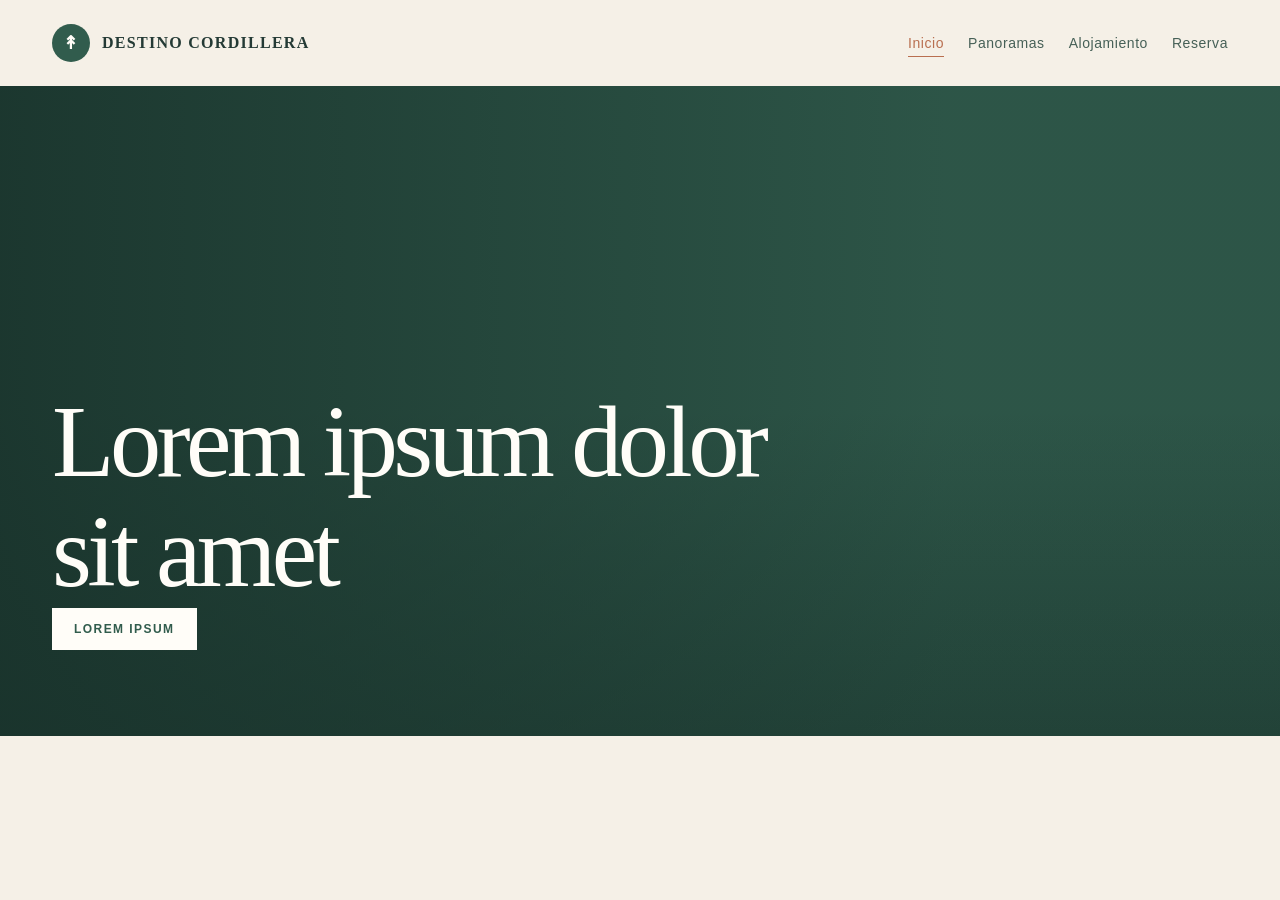
==== index.html @ 0d13148a "Estilo de las paginas Se crea la pagina de inicio con el video, la navbar y la paleta de colores" ====
<!doctype html>
<html lang="es">
  <head>
    <meta charset="UTF-8" />
    <meta name="viewport" content="width=device-width, initial-scale=1.0" />
    <title>Destino Cordillera | Lorem ipsum</title>
    <link
      href="https://cdn.jsdelivr.net/npm/bootstrap@5.3.3/dist/css/bootstrap.min.css"
      rel="stylesheet"
      integrity="sha384-QWTKZyjpPEjISv5WaRU9OFeRpok6YctnYmDr5pNlyT2bRjXh0JMhjY6hW+ALEwIH"
      crossorigin="anonymous"
    />
    <link rel="stylesheet" href="css/styles.css" />
  </head>
  <body>
    <header class="site-header">
      <a class="brand" href="index.html">
        <span class="brand-mark">↟</span> Destino Cordillera
      </a>
      <nav class="nav" aria-label="Navegación principal">
        <a href="index.html" aria-current="page">Inicio</a>
        <a href="pagina1.html">Panoramas</a>
        <a href="pagina2.html">Alojamiento</a>
        <a href="pagina3.html">Reserva</a>
      </nav>
    </header>
    <main>
      <section class="hero">
        <video class="hero-video" autoplay muted loop playsinline>
          <source src="video/CordilleraMod.mp4" type="video/mp4" />
        </video>
        <div class="hero-content">
          <h1>Lorem ipsum dolor sit amet</h1>
          <a class="button button-light" href="pagina3.html">Lorem ipsum</a>
        </div>
      </section>
    </main>
  </body>
</html>
---- css/styles.css ----
:root {
  --ink: #243a35;
  --forest: #315c4d;
  --moss: #6f8a6d;
  --cream: #f5f0e7;
  --sand: #e8dcc8;
  --clay: #b96f50;
  --white: #fffdf8;
  --line: rgba(36, 58, 53, 0.14);
  --shadow: 0 20px 50px rgba(43, 65, 58, 0.12);
}
* {
  box-sizing: border-box;
}
html {
  scroll-behavior: smooth;
}
body {
  margin: 0;
  color: var(--ink);
  background: var(--cream);
  font-family: Georgia, "Times New Roman", serif;
  line-height: 1.6;
}
a {
  color: inherit;
  text-decoration: none !important;
}
.site-header {
  position: relative;
  z-index: 5;
  display: flex;
  align-items: center;
  justify-content: space-between;
  gap: 28px;
  max-width: 1240px;
  margin: 0 auto;
  padding: 24px 32px;
}
.brand {
  display: flex;
  align-items: center;
  gap: 12px;
  font-weight: bold;
  letter-spacing: 0.08em;
  text-transform: uppercase;
}
.brand-mark {
  display: grid;
  place-items: center;
  width: 38px;
  height: 38px;
  color: var(--white);
  background: var(--forest);
  border-radius: 50%;
  font-size: 18px;
}
.nav {
  display: flex;
  flex-wrap: wrap;
  justify-content: flex-end;
  gap: 24px;
  color: #466057;
  font:
    14px Arial,
    sans-serif;
  letter-spacing: 0.04em;
}
.nav a {
  padding: 5px 0;
  border-bottom: 1px solid transparent;
}
.nav a:hover,
.nav a[aria-current="page"] {
  color: var(--clay);
  border-color: var(--clay);
}
.hero {
  position: relative;
  min-height: 650px;
  overflow: hidden;
  color: var(--white);
  background: var(--forest);
}
.hero-video {
  position: absolute;
  inset: 0;
  width: 100%;
  height: 100%;
  object-fit: cover;
  opacity: 0.65;
}
.hero:after {
  content: "";
  position: absolute;
  inset: 0;
  background:
    linear-gradient(90deg, rgba(24, 49, 42, 0.86), rgba(24, 49, 42, 0.16) 74%),
    linear-gradient(0deg, rgba(24, 49, 42, 0.52), transparent 50%);
}
.hero-content {
  position: relative;
  z-index: 1;
  display: flex;
  flex-direction: column;
  justify-content: flex-end;
  min-height: 650px;
  max-width: 1240px;
  margin: 0 auto;
  padding: 70px 32px 86px;
}
.eyebrow {
  margin: 0 0 16px;
  color: var(--clay);
  font:
    700 12px Arial,
    sans-serif;
  letter-spacing: 0.18em;
  text-transform: uppercase;
}
.hero .eyebrow {
  color: #e8c4a4;
}
h1,
h2,
h3 {
  margin: 0;
  line-height: 1.08;
  font-weight: normal;
}
h1 {
  max-width: 740px;
  font-size: clamp(52px, 8vw, 104px);
  letter-spacing: -0.045em;
}
h2 {
  font-size: clamp(36px, 5vw, 62px);
  letter-spacing: -0.035em;
}
h3 {
  font-size: 25px;
}
.hero-text {
  max-width: 520px;
  margin: 24px 0 30px;
  font-size: 19px;
}
.button {
  display: inline-flex;
  align-items: center;
  justify-content: center;
  width: fit-content;
  padding: 13px 21px;
  border: 1px solid var(--forest);
  background: var(--forest);
  color: var(--white);
  font:
    700 12px Arial,
    sans-serif;
  letter-spacing: 0.12em;
  text-transform: uppercase;
  transition:
    transform 0.2s,
    background 0.2s;
}
.button:hover {
  transform: translateY(-2px);
  background: var(--clay);
  border-color: var(--clay);
}
.button-light {
  background: var(--white);
  color: var(--forest);
  border-color: var(--white);
}
.section {
  max-width: 1240px;
  margin: 0 auto;
  padding: 92px 32px;
}
.section-heading {
  display: flex;
  align-items: end;
  justify-content: space-between;
  gap: 30px;
  margin-bottom: 42px;
}
.section-heading p {
  max-width: 390px;
  margin: 0;
  color: #567066;
}
.intro-grid {
  display: grid;
  grid-template-columns: 1.1fr 0.9fr;
  gap: 70px;
  align-items: center;
}
.intro-copy p {
  max-width: 590px;
  color: #536963;
  font-size: 18px;
}
.quote {
  padding: 30px;
  border-left: 3px solid var(--clay);
  background: var(--sand);
  font-size: 24px;
}
.quote small {
  display: block;
  margin-top: 18px;
  color: var(--forest);
  font:
    11px Arial,
    sans-serif;
  letter-spacing: 0.12em;
  text-transform: uppercase;
}
.feature-grid,
.card-grid {
  display: grid;
  grid-template-columns: repeat(3, 1fr);
  gap: 20px;
}
.feature-card {
  min-height: 250px;
  padding: 26px;
  display: flex;
  flex-direction: column;
  justify-content: flex-end;
  color: var(--white);
  background-size: cover;
  background-position: center;
  position: relative;
  overflow: hidden;
}
.feature-card:before {
  content: "";
  position: absolute;
  inset: 0;
  background: linear-gradient(0deg, rgba(25, 48, 41, 0.85), transparent 65%);
}
.feature-card > * {
  position: relative;
}
.feature-card h3 {
  margin-bottom: 6px;
  font-size: 29px;
}
.feature-card p {
  margin: 0;
  color: #e5ede8;
}
.feature-1 {
  background-image: url("https://images.unsplash.com/photo-1464822759023-fed622ff2c3b?auto=format&fit=crop&w=1000&q=85");
}
.feature-2 {
  background-image: url("https://images.unsplash.com/photo-1526392060635-9d6019884377?auto=format&fit=crop&w=1000&q=85");
}
.feature-3 {
  background-image: url("https://images.unsplash.com/photo-1544986581-efac024faf62?auto=format&fit=crop&w=1000&q=85");
}
.band {
  background: var(--forest);
  color: var(--white);
}
.band .section {
  display: flex;
  align-items: center;
  justify-content: space-between;
  gap: 30px;
  padding-top: 66px;
  padding-bottom: 66px;
}
.band p {
  max-width: 510px;
  margin: 10px 0 0;
  color: #cadbd1;
}
.page-hero {
  background: var(--sand);
  padding: 74px 32px 82px;
}
.page-hero-inner {
  max-width: 1240px;
  margin: 0 auto;
}
.page-hero h1 {
  max-width: 780px;
  margin: 0 auto;
  color: var(--forest);
  font-size: clamp(50px, 7vw, 90px);
}
.page-hero p {
  max-width: 590px;
  margin: 22px 0 0;
  color: #567066;
  font-size: 19px;
}
.activity-card,
.stay-card {
  overflow: hidden;
  background: var(--white);
  box-shadow: var(--shadow);
}
.card-image {
  height: 220px;
  background-size: cover;
  background-position: center;
}
.card-content {
  padding: 24px;
}
.card-content h3 {
  margin-bottom: 9px;
}
.card-content p {
  margin: 0 0 18px;
  color: #60716a;
}
.card-tag {
  color: var(--clay);
  font:
    700 11px Arial,
    sans-serif;
  letter-spacing: 0.13em;
  text-transform: uppercase;
}
.activity-1 {
  background-image: url("https://images.unsplash.com/photo-1464278533981-50106e6176b1?auto=format&fit=crop&w=900&q=85");
}
.activity-2 {
  background-image: url("https://images.unsplash.com/photo-1500534623283-312aade485b7?auto=format&fit=crop&w=900&q=85");
}
.activity-3 {
  background-image: url("https://images.unsplash.com/photo-1500530855697-b586d89ba3ee?auto=format&fit=crop&w=900&q=85");
}
.activity-4 {
  background-image: url("https://images.unsplash.com/photo-1486911278844-a81c5267e227?auto=format&fit=crop&w=900&q=85");
}
.activity-5 {
  background-image: url("https://images.unsplash.com/photo-1544198365-f5d60b6d8190?auto=format&fit=crop&w=900&q=85");
}
.activity-6 {
  background-image: url("https://images.unsplash.com/photo-1500534314209-a25ddb2bd429?auto=format&fit=crop&w=900&q=85");
}
.two-col {
  display: grid;
  grid-template-columns: 0.8fr 1.2fr;
  gap: 70px;
  align-items: start;
}
.contact-list {
  margin: 28px 0 0;
  padding: 0;
  list-style: none;
}
.contact-list li {
  padding: 14px 0;
  border-bottom: 1px solid var(--line);
}
.contact-list strong {
  display: block;
  margin-bottom: 3px;
  color: var(--clay);
  font:
    700 11px Arial,
    sans-serif;
  letter-spacing: 0.1em;
  text-transform: uppercase;
}
.form {
  display: grid;
  grid-template-columns: 1fr 1fr;
  gap: 18px;
  padding: 30px;
  background: var(--white);
  box-shadow: var(--shadow);
}
.field {
  display: flex;
  flex-direction: column;
  gap: 7px;
}
.field-full {
  grid-column: 1/-1;
}
label {
  color: var(--forest);
  font:
    700 12px Arial,
    sans-serif;
  letter-spacing: 0.08em;
  text-transform: uppercase;
}
input,
select,
textarea {
  width: 100%;
  padding: 13px;
  border: 1px solid var(--line);
  border-radius: 0;
  color: var(--ink);
  background: var(--cream);
  font: inherit;
}
textarea {
  min-height: 125px;
  resize: vertical;
}
.map-box {
  min-height: 240px;
  margin-top: 30px;
  padding: 26px;
  display: flex;
  align-items: end;
  color: var(--white);
  background:
    linear-gradient(135deg, rgba(49, 92, 77, 0.84), rgba(112, 138, 109, 0.7)),
    url("https://images.unsplash.com/photo-1519681393784-d120267933ba?auto=format&fit=crop&w=1200&q=85")
      center/cover;
}
.footer {
  padding: 36px 32px;
  border-top: 1px solid var(--line);
  color: #60716a;
  font:
    12px Arial,
    sans-serif;
  letter-spacing: 0.05em;
}
.footer-inner {
  max-width: 1240px;
  margin: 0 auto;
  display: flex;
  justify-content: space-between;
  gap: 20px;
}
@media (max-width: 760px) {
  .site-header {
    align-items: flex-start;
    flex-direction: column;
    padding: 20px;
  }
  .nav {
    justify-content: flex-start;
    gap: 15px;
    font-size: 12px;
  }
  .hero,
  .hero-content {
    min-height: 600px;
  }
  .hero-content,
  .section,
  .page-hero {
    padding-left: 20px;
    padding-right: 20px;
  }
  .intro-grid,
  .two-col {
    grid-template-columns: 1fr;
    gap: 35px;
  }
  .feature-grid,
  .card-grid {
    grid-template-columns: 1fr;
  }
  .section-heading,
  .band .section,
  .footer-inner {
    align-items: flex-start;
    flex-direction: column;
  }
  .form {
    grid-template-columns: 1fr;
    padding: 22px;
  }
  .field-full {
    grid-column: auto;
  }
}
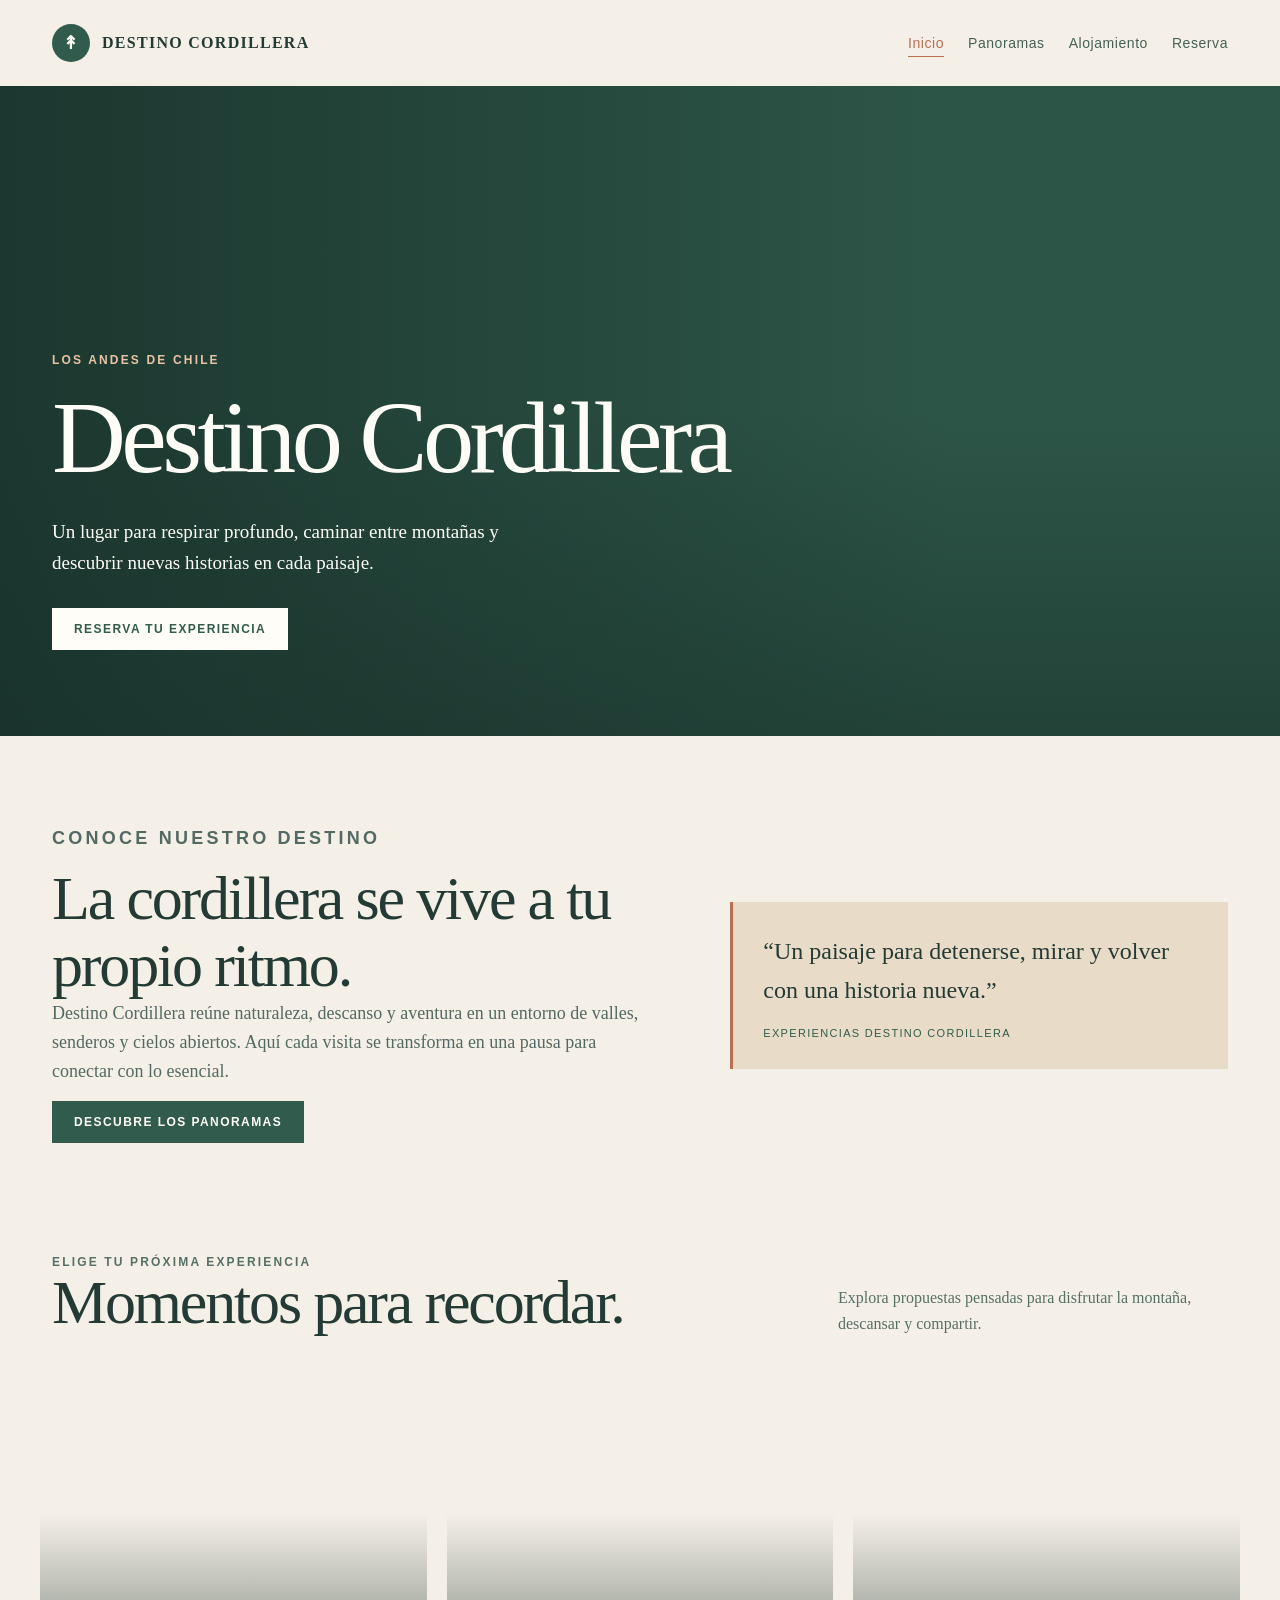
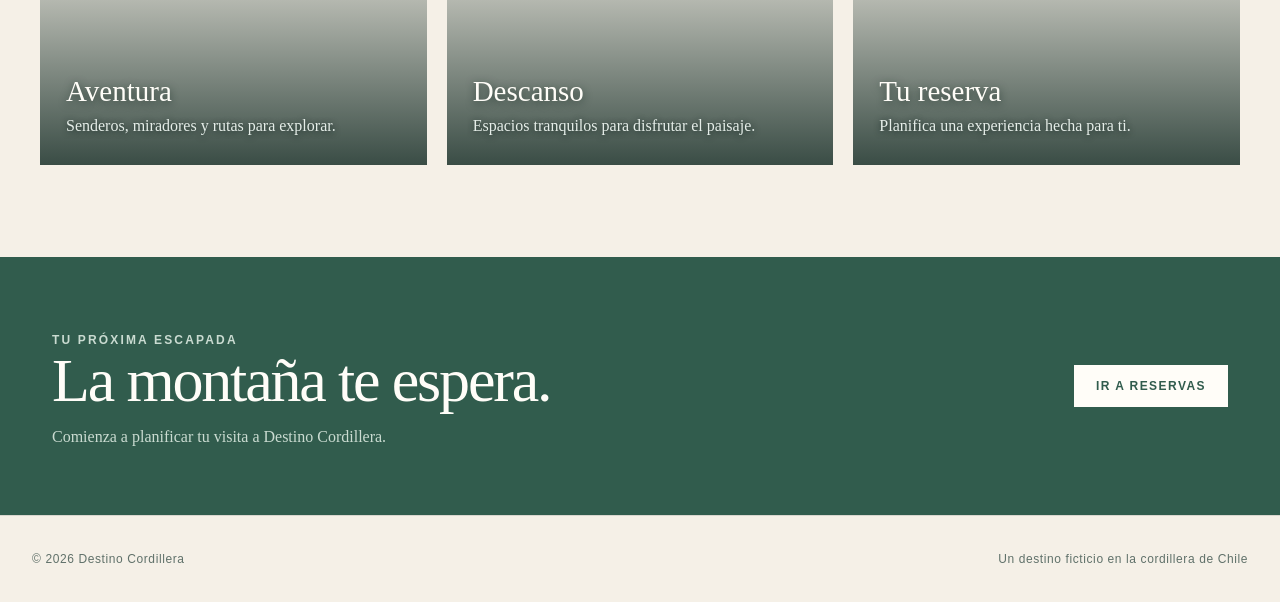
==== commit 3f4ddef8: "Termino de la pagina de inicio" ====
--- a/index.html
+++ b/index.html
@@ -30,10 +30,77 @@
           <source src="video/CordilleraMod.mp4" type="video/mp4" />
         </video>
         <div class="hero-content">
-          <h1>Lorem ipsum dolor sit amet</h1>
-          <a class="button button-light" href="pagina3.html">Lorem ipsum</a>
+          <p class="eyebrow">Los Andes de Chile</p>
+          <h1>Destino Cordillera</h1>
+          <p class="hero-text">
+            Un lugar para respirar profundo, caminar entre montañas y descubrir
+            nuevas historias en cada paisaje.
+          </p>
+          <a class="button button-light" href="pagina3.html">
+            Reserva tu experiencia
+          </a>
+        </div>
+      </section>
+      <section class="section intro-grid">
+        <div class="intro-copy">
+          <p class="eyebrow">Conoce nuestro destino</p>
+          <h2>La cordillera se vive a tu propio ritmo.</h2>
+          <p>
+            Destino Cordillera reúne naturaleza, descanso y aventura en un
+            entorno de valles, senderos y cielos abiertos. Aquí cada visita se
+            transforma en una pausa para conectar con lo esencial.
+          </p>
+          <a class="button" href="pagina1.html">Descubre los panoramas</a>
+        </div>
+        <div class="quote">
+          “Un paisaje para detenerse, mirar y volver con una historia nueva.”
+          <small>Experiencias Destino Cordillera</small>
+        </div>
+      </section>
+      <section class="section" style="padding-top: 20px">
+        <div class="section-heading">
+          <div>
+            <p class="eyebrow">Elige tu próxima experiencia</p>
+            <h2>Momentos para recordar.</h2>
+          </div>
+          <p>
+            Explora propuestas pensadas para disfrutar la montaña, descansar y
+            compartir.
+          </p>
+        </div>
+        <div class="feature-grid row g-4">
+          <a class="feature-card feature-1 col-md-4" href="pagina1.html">
+            <h3>Aventura</h3>
+            <p>Senderos, miradores y rutas para explorar.</p>
+          </a>
+          <a class="feature-card feature-2 col-md-4" href="pagina2.html">
+            <h3>Descanso</h3>
+            <p>Espacios tranquilos para disfrutar el paisaje.</p>
+          </a>
+          <a class="feature-card feature-3 col-md-4" href="pagina3.html">
+            <h3>Tu reserva</h3>
+            <p>Planifica una experiencia hecha para ti.</p>
+          </a>
+        </div>
+      </section>
+      <section class="band">
+        <div class="section">
+          <div>
+            <p class="eyebrow">Tu próxima escapada</p>
+            <h2>La montaña te espera.</h2>
+            <p>Comienza a planificar tu visita a Destino Cordillera.</p>
+          </div>
+          <a class="button button-light" href="pagina3.html">
+            Ir a reservas
+          </a>
         </div>
       </section>
     </main>
+    <footer class="footer">
+      <div class="footer-inner">
+        <span>© 2026 Destino Cordillera</span>
+        <span>Un destino ficticio en la cordillera de Chile</span>
+      </div>
+    </footer>
   </body>
 </html>
--- a/css/styles.css
+++ b/css/styles.css
@@ -224,11 +224,14 @@
   gap: 20px;
 }
 .feature-card {
-  min-height: 250px;
+  width: 100%;
+  min-height: 0;
+  aspect-ratio: 1 / 1;
   padding: 26px;
   display: flex;
   flex-direction: column;
   justify-content: flex-end;
+  align-self: stretch;
   color: var(--white);
   background-size: cover;
   background-position: center;
@@ -245,12 +248,16 @@
   position: relative;
 }
 .feature-card h3 {
+  max-width: 100%;
   margin-bottom: 6px;
   font-size: 29px;
+  text-shadow: 0 2px 8px rgba(18, 38, 32, 0.7);
 }
 .feature-card p {
+  max-width: 100%;
   margin: 0;
   color: #e5ede8;
+  text-shadow: 0 1px 6px rgba(18, 38, 32, 0.9);
 }
 .feature-1 {
   background-image: url("https://images.unsplash.com/photo-1464822759023-fed622ff2c3b?auto=format&fit=crop&w=1000&q=85");
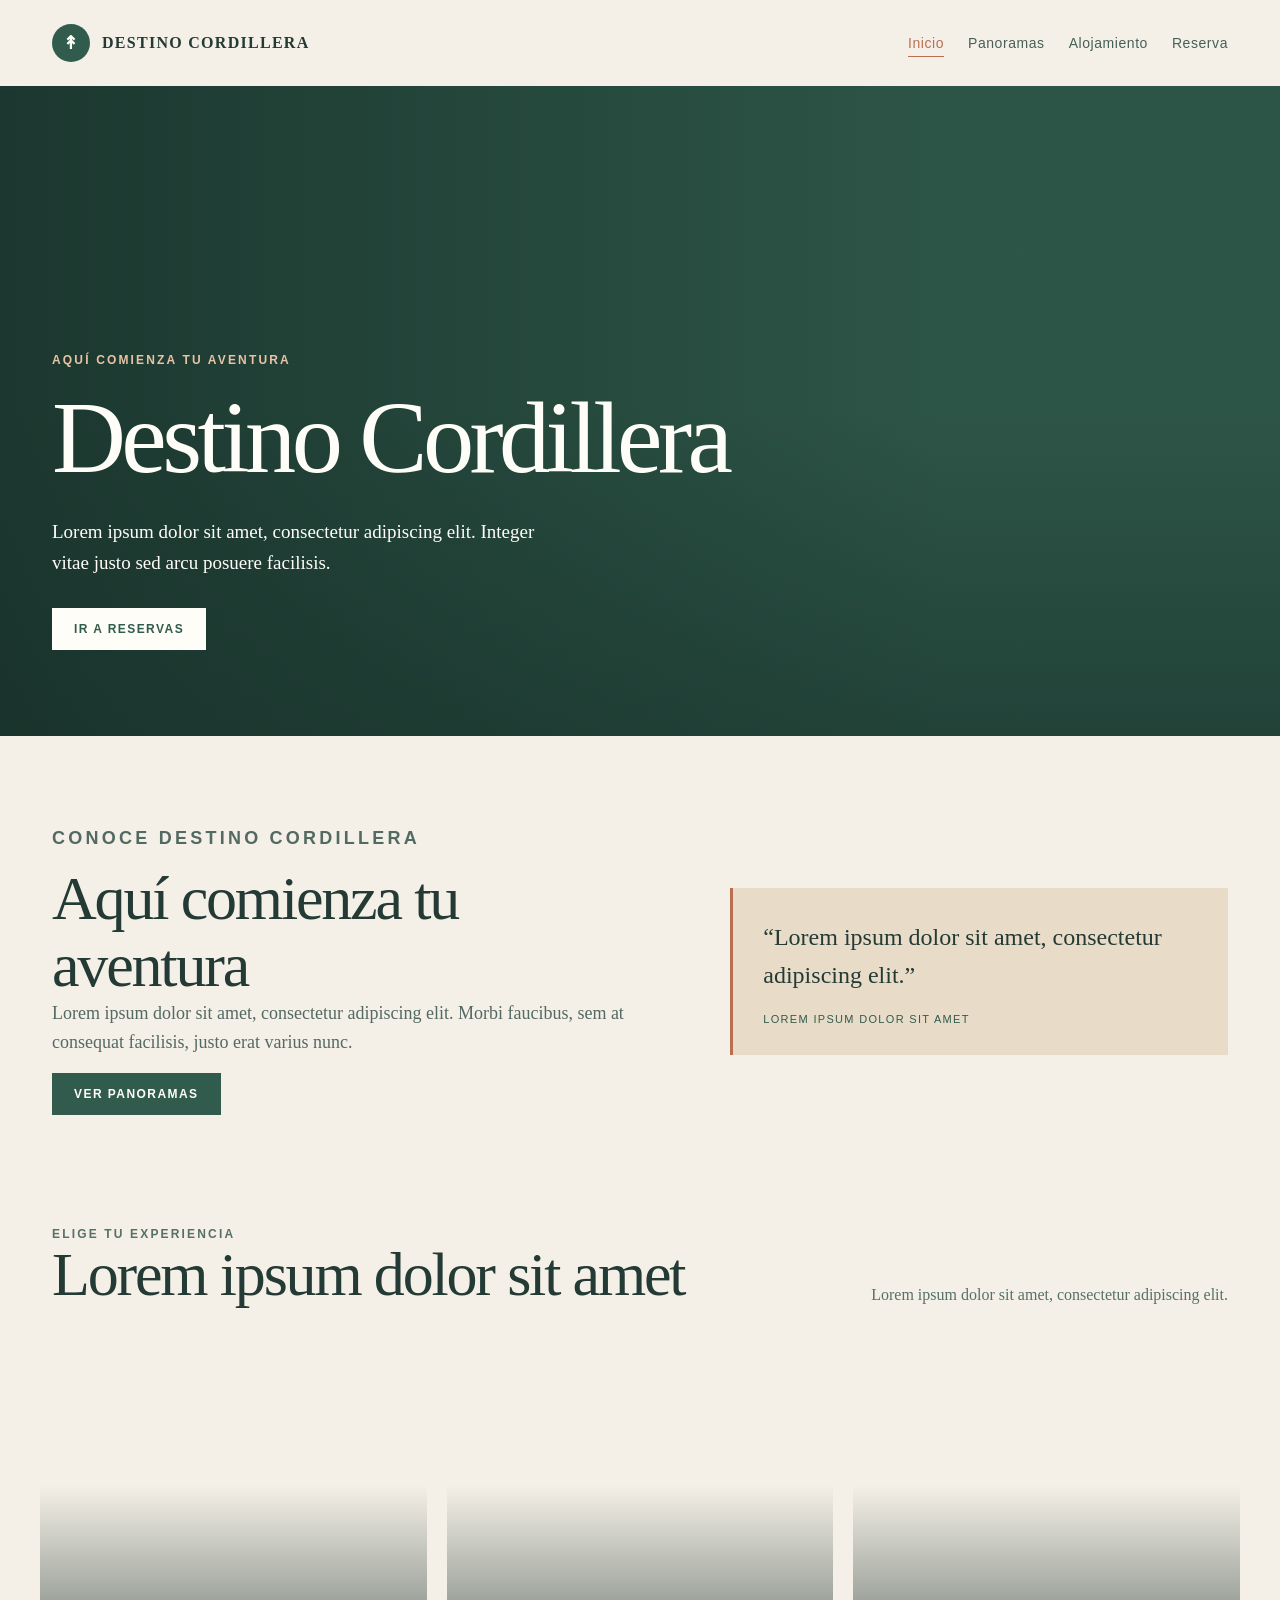
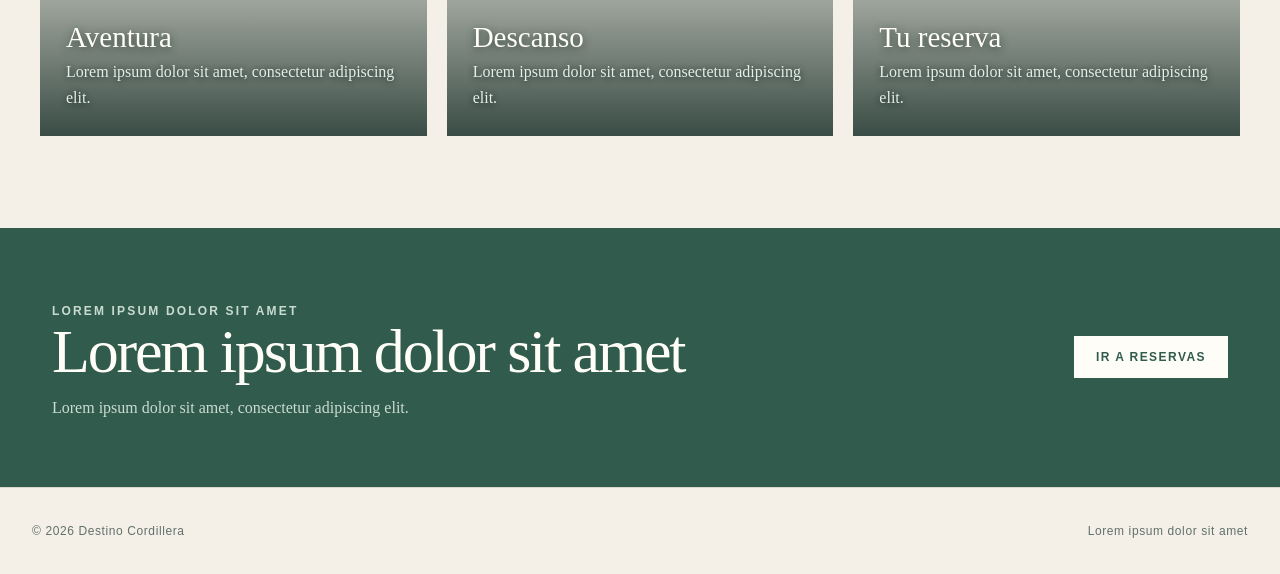
==== commit 4b8cccaf: "Termino Alojamiento imagenes nuevas agregadas para mejor visualizacion de la pagina, titulos solo pa" ====
--- a/index.html
+++ b/index.html
@@ -30,65 +30,61 @@
           <source src="video/CordilleraMod.mp4" type="video/mp4" />
         </video>
         <div class="hero-content">
-          <p class="eyebrow">Los Andes de Chile</p>
+          <p class="eyebrow">Aquí comienza tu aventura</p>
           <h1>Destino Cordillera</h1>
           <p class="hero-text">
-            Un lugar para respirar profundo, caminar entre montañas y descubrir
-            nuevas historias en cada paisaje.
+            Lorem ipsum dolor sit amet, consectetur adipiscing elit. Integer
+            vitae justo sed arcu posuere facilisis.
           </p>
           <a class="button button-light" href="pagina3.html">
-            Reserva tu experiencia
+            Ir a reservas
           </a>
         </div>
       </section>
       <section class="section intro-grid">
         <div class="intro-copy">
-          <p class="eyebrow">Conoce nuestro destino</p>
-          <h2>La cordillera se vive a tu propio ritmo.</h2>
+          <p class="eyebrow">Conoce Destino Cordillera</p>
+          <h2>Aquí comienza tu aventura</h2>
           <p>
-            Destino Cordillera reúne naturaleza, descanso y aventura en un
-            entorno de valles, senderos y cielos abiertos. Aquí cada visita se
-            transforma en una pausa para conectar con lo esencial.
+            Lorem ipsum dolor sit amet, consectetur adipiscing elit. Morbi
+            faucibus, sem at consequat facilisis, justo erat varius nunc.
           </p>
-          <a class="button" href="pagina1.html">Descubre los panoramas</a>
+          <a class="button" href="pagina1.html">Ver panoramas</a>
         </div>
         <div class="quote">
-          “Un paisaje para detenerse, mirar y volver con una historia nueva.”
-          <small>Experiencias Destino Cordillera</small>
+          “Lorem ipsum dolor sit amet, consectetur adipiscing elit.”
+          <small>Lorem ipsum dolor sit amet</small>
         </div>
       </section>
       <section class="section" style="padding-top: 20px">
         <div class="section-heading">
           <div>
-            <p class="eyebrow">Elige tu próxima experiencia</p>
-            <h2>Momentos para recordar.</h2>
+            <p class="eyebrow">Elige tu experiencia</p>
+            <h2>Lorem ipsum dolor sit amet</h2>
           </div>
-          <p>
-            Explora propuestas pensadas para disfrutar la montaña, descansar y
-            compartir.
-          </p>
+          <p>Lorem ipsum dolor sit amet, consectetur adipiscing elit.</p>
         </div>
         <div class="feature-grid row g-4">
           <a class="feature-card feature-1 col-md-4" href="pagina1.html">
             <h3>Aventura</h3>
-            <p>Senderos, miradores y rutas para explorar.</p>
+            <p>Lorem ipsum dolor sit amet, consectetur adipiscing elit.</p>
           </a>
           <a class="feature-card feature-2 col-md-4" href="pagina2.html">
             <h3>Descanso</h3>
-            <p>Espacios tranquilos para disfrutar el paisaje.</p>
+            <p>Lorem ipsum dolor sit amet, consectetur adipiscing elit.</p>
           </a>
           <a class="feature-card feature-3 col-md-4" href="pagina3.html">
             <h3>Tu reserva</h3>
-            <p>Planifica una experiencia hecha para ti.</p>
+            <p>Lorem ipsum dolor sit amet, consectetur adipiscing elit.</p>
           </a>
         </div>
       </section>
       <section class="band">
         <div class="section">
           <div>
-            <p class="eyebrow">Tu próxima escapada</p>
-            <h2>La montaña te espera.</h2>
-            <p>Comienza a planificar tu visita a Destino Cordillera.</p>
+            <p class="eyebrow">Lorem ipsum dolor sit amet</p>
+            <h2>Lorem ipsum dolor sit amet</h2>
+            <p>Lorem ipsum dolor sit amet, consectetur adipiscing elit.</p>
           </div>
           <a class="button button-light" href="pagina3.html">
             Ir a reservas
@@ -99,7 +95,7 @@
     <footer class="footer">
       <div class="footer-inner">
         <span>© 2026 Destino Cordillera</span>
-        <span>Un destino ficticio en la cordillera de Chile</span>
+        <span>Lorem ipsum dolor sit amet</span>
       </div>
     </footer>
   </body>
--- a/css/styles.css
+++ b/css/styles.css
@@ -286,8 +286,24 @@
   color: #cadbd1;
 }
 .page-hero {
+  position: relative;
+  overflow: hidden;
   background: var(--sand);
   padding: 74px 32px 82px;
+  color: var(--white);
+  text-align: left;
+}
+.page-hero::before {
+  content: "";
+  position: absolute;
+  inset: 0;
+  background:
+    linear-gradient(rgba(36, 58, 53, 0.74), rgba(36, 58, 53, 0.74)),
+    url("../img/imgCordillera.webp") center / cover;
+}
+.page-hero > * {
+  position: relative;
+  z-index: 1;
 }
 .page-hero-inner {
   max-width: 1240px;
@@ -295,15 +311,18 @@
 }
 .page-hero h1 {
   max-width: 780px;
-  margin: 0 auto;
-  color: var(--forest);
+  margin: 0;
+  color: var(--white);
   font-size: clamp(50px, 7vw, 90px);
 }
 .page-hero p {
   max-width: 590px;
   margin: 22px 0 0;
-  color: #567066;
+  color: #edf3ee;
   font-size: 19px;
+}
+.page-hero .eyebrow {
+  color: #e8c4a4;
 }
 .activity-card,
 .stay-card {
@@ -488,3 +507,10 @@
     grid-column: auto;
   }
 }
+
+.btn-primary {
+  --bs-btn-bg: #315c4d;
+  --bs-btn-border-color: #315c4d;
+  --bs-btn-hover-bg: #274a3e;
+  --bs-btn-hover-border-color: #274a3e;
+}
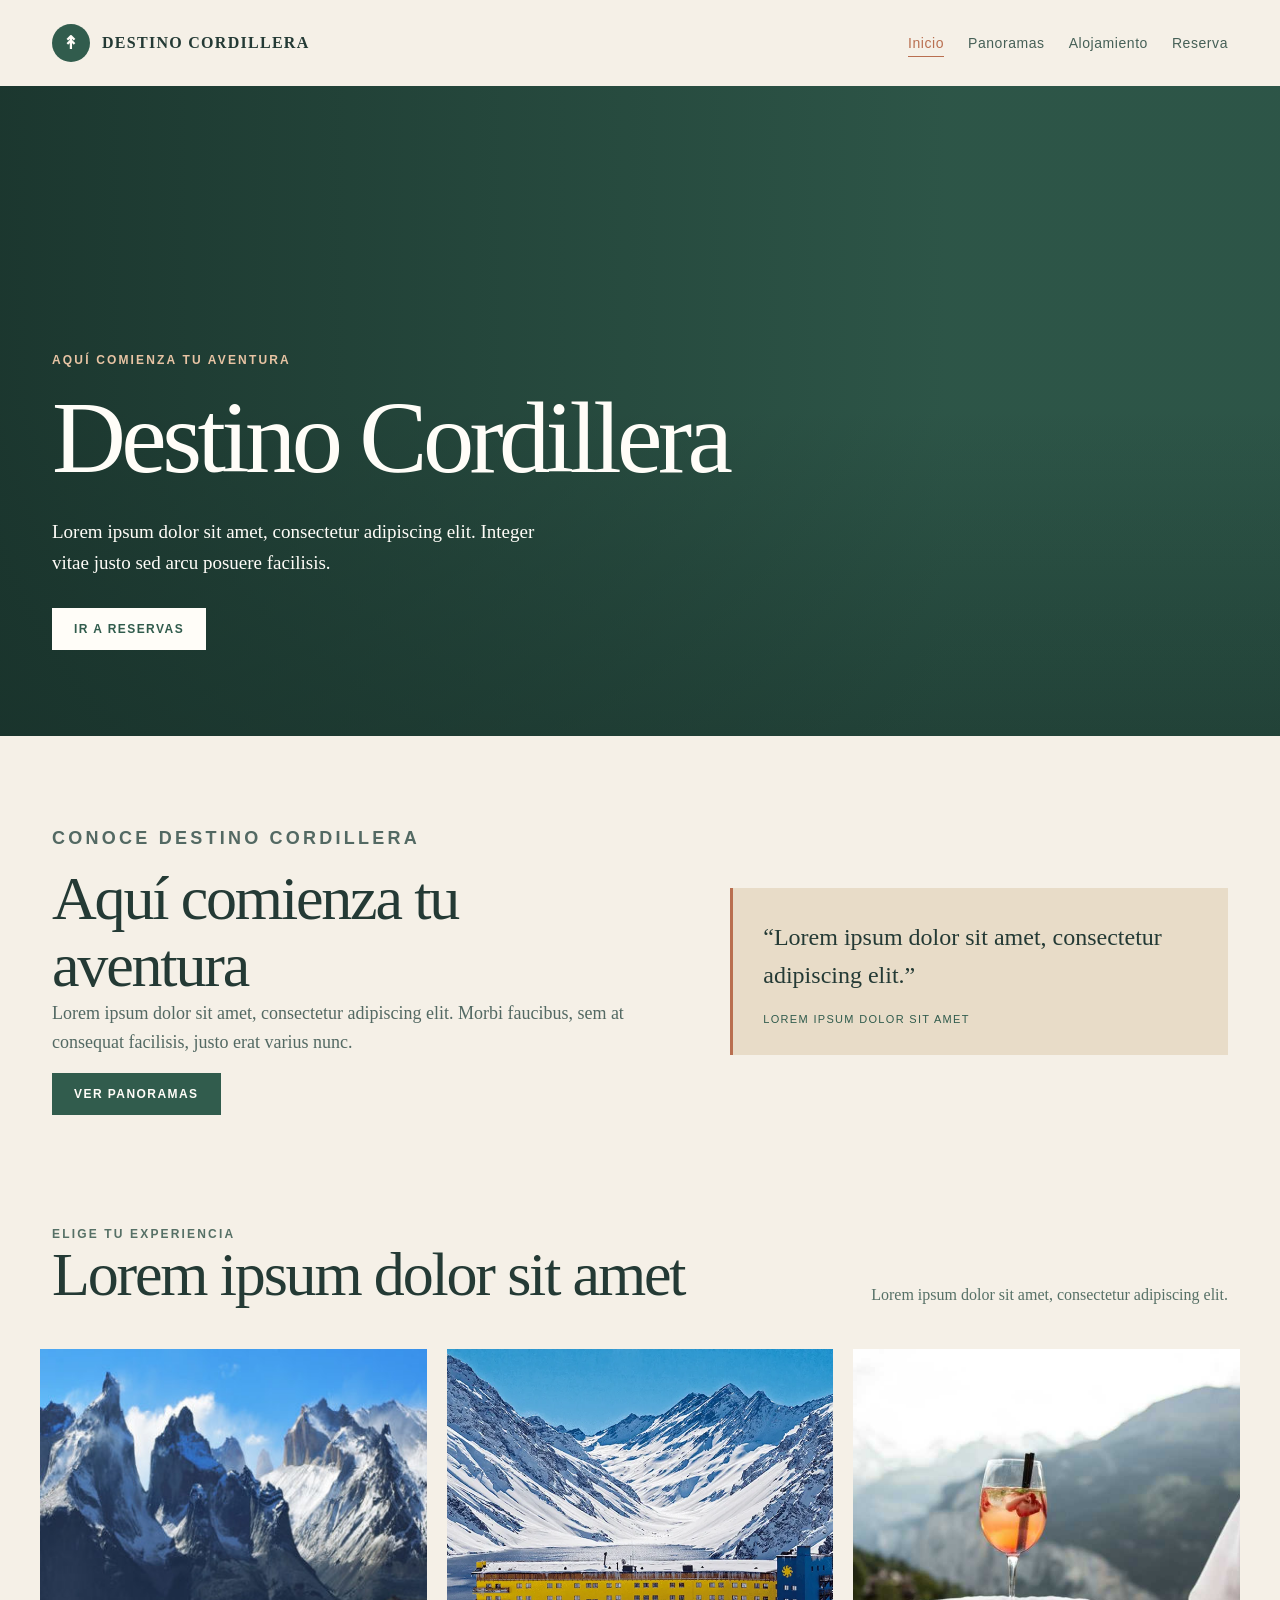
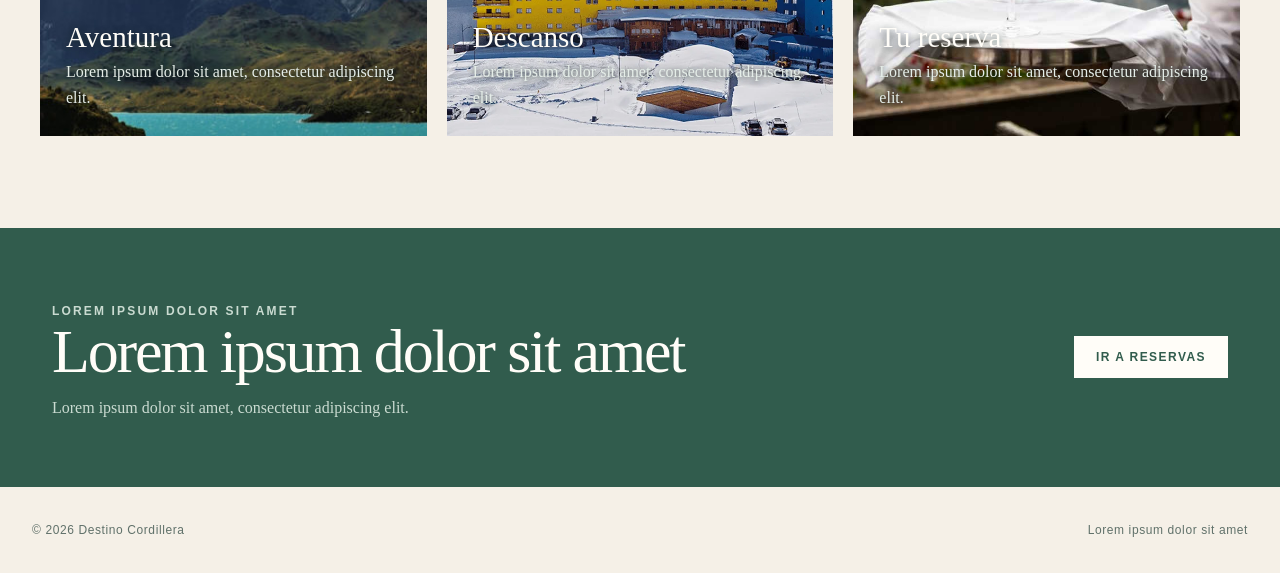
==== commit 027db03e: "Cambios en el css cambios de imagenes y eliminacion de cosas sin usar" ====
--- a/index.html
+++ b/index.html
@@ -65,15 +65,18 @@
           <p>Lorem ipsum dolor sit amet, consectetur adipiscing elit.</p>
         </div>
         <div class="feature-grid row g-4">
-          <a class="feature-card feature-1 col-md-4" href="pagina1.html">
+          <a class="feature-card col-md-4" href="pagina1.html">
+            <img class="feature-image" src="img/inAven.jpg" alt="Lorem ipsum" />
             <h3>Aventura</h3>
             <p>Lorem ipsum dolor sit amet, consectetur adipiscing elit.</p>
           </a>
-          <a class="feature-card feature-2 col-md-4" href="pagina2.html">
+          <a class="feature-card col-md-4" href="pagina2.html">
+            <img class="feature-image" src="img/inDes.webp" alt="Lorem ipsum" />
             <h3>Descanso</h3>
             <p>Lorem ipsum dolor sit amet, consectetur adipiscing elit.</p>
           </a>
-          <a class="feature-card feature-3 col-md-4" href="pagina3.html">
+          <a class="feature-card col-md-4" href="pagina3.html">
+            <img class="feature-image" src="img/inReserv.jpg" alt="Lorem ipsum" />
             <h3>Tu reserva</h3>
             <p>Lorem ipsum dolor sit amet, consectetur adipiscing elit.</p>
           </a>
--- a/css/styles.css
+++ b/css/styles.css
@@ -1,12 +1,10 @@
 :root {
   --ink: #243a35;
   --forest: #315c4d;
-  --moss: #6f8a6d;
   --cream: #f5f0e7;
   --sand: #e8dcc8;
   --clay: #b96f50;
   --white: #fffdf8;
-  --line: rgba(36, 58, 53, 0.14);
   --shadow: 0 20px 50px rgba(43, 65, 58, 0.12);
 }
 * {
@@ -217,8 +215,7 @@
   letter-spacing: 0.12em;
   text-transform: uppercase;
 }
-.feature-grid,
-.card-grid {
+.feature-grid {
   display: grid;
   grid-template-columns: repeat(3, 1fr);
   gap: 20px;
@@ -227,6 +224,7 @@
   width: 100%;
   min-height: 0;
   aspect-ratio: 1 / 1;
+  max-width: 100%;
   padding: 26px;
   display: flex;
   flex-direction: column;
@@ -237,6 +235,14 @@
   background-position: center;
   position: relative;
   overflow: hidden;
+}
+.feature-image {
+  position: absolute !important;
+  inset: 0;
+  z-index: 0;
+  width: 100%;
+  height: 100%;
+  object-fit: cover;
 }
 .feature-card:before {
   content: "";
@@ -259,15 +265,6 @@
   color: #e5ede8;
   text-shadow: 0 1px 6px rgba(18, 38, 32, 0.9);
 }
-.feature-1 {
-  background-image: url("https://images.unsplash.com/photo-1464822759023-fed622ff2c3b?auto=format&fit=crop&w=1000&q=85");
-}
-.feature-2 {
-  background-image: url("https://images.unsplash.com/photo-1526392060635-9d6019884377?auto=format&fit=crop&w=1000&q=85");
-}
-.feature-3 {
-  background-image: url("https://images.unsplash.com/photo-1544986581-efac024faf62?auto=format&fit=crop&w=1000&q=85");
-}
 .band {
   background: var(--forest);
   color: var(--white);
@@ -304,10 +301,6 @@
 .page-hero > * {
   position: relative;
   z-index: 1;
-}
-.page-hero-inner {
-  max-width: 1240px;
-  margin: 0 auto;
 }
 .page-hero h1 {
   max-width: 780px;
@@ -324,128 +317,28 @@
 .page-hero .eyebrow {
   color: #e8c4a4;
 }
-.activity-card,
-.stay-card {
+.panorama-grid {
+  max-width: 1080px;
+  margin-right: auto;
+  margin-left: auto;
+}
+.panorama-card {
   overflow: hidden;
+  border: 0;
   background: var(--white);
   box-shadow: var(--shadow);
 }
-.card-image {
-  height: 220px;
-  background-size: cover;
-  background-position: center;
-}
-.card-content {
-  padding: 24px;
-}
-.card-content h3 {
-  margin-bottom: 9px;
-}
-.card-content p {
-  margin: 0 0 18px;
-  color: #60716a;
-}
-.card-tag {
-  color: var(--clay);
-  font:
-    700 11px Arial,
-    sans-serif;
-  letter-spacing: 0.13em;
-  text-transform: uppercase;
-}
-.activity-1 {
-  background-image: url("https://images.unsplash.com/photo-1464278533981-50106e6176b1?auto=format&fit=crop&w=900&q=85");
-}
-.activity-2 {
-  background-image: url("https://images.unsplash.com/photo-1500534623283-312aade485b7?auto=format&fit=crop&w=900&q=85");
-}
-.activity-3 {
-  background-image: url("https://images.unsplash.com/photo-1500530855697-b586d89ba3ee?auto=format&fit=crop&w=900&q=85");
-}
-.activity-4 {
-  background-image: url("https://images.unsplash.com/photo-1486911278844-a81c5267e227?auto=format&fit=crop&w=900&q=85");
-}
-.activity-5 {
-  background-image: url("https://images.unsplash.com/photo-1544198365-f5d60b6d8190?auto=format&fit=crop&w=900&q=85");
-}
-.activity-6 {
-  background-image: url("https://images.unsplash.com/photo-1500534314209-a25ddb2bd429?auto=format&fit=crop&w=900&q=85");
-}
-.two-col {
-  display: grid;
-  grid-template-columns: 0.8fr 1.2fr;
-  gap: 70px;
-  align-items: start;
-}
-.contact-list {
-  margin: 28px 0 0;
-  padding: 0;
-  list-style: none;
-}
-.contact-list li {
-  padding: 14px 0;
-  border-bottom: 1px solid var(--line);
-}
-.contact-list strong {
-  display: block;
-  margin-bottom: 3px;
-  color: var(--clay);
-  font:
-    700 11px Arial,
-    sans-serif;
-  letter-spacing: 0.1em;
-  text-transform: uppercase;
-}
-.form {
-  display: grid;
-  grid-template-columns: 1fr 1fr;
-  gap: 18px;
-  padding: 30px;
-  background: var(--white);
-  box-shadow: var(--shadow);
-}
-.field {
-  display: flex;
-  flex-direction: column;
-  gap: 7px;
-}
-.field-full {
-  grid-column: 1/-1;
-}
-label {
+.panorama-image {
+  width: 100%;
+  height: 210px;
+  object-fit: cover;
+}
+.panorama-card .card-body {
+  min-height: 190px;
+}
+.panorama-card .card-title {
   color: var(--forest);
-  font:
-    700 12px Arial,
-    sans-serif;
-  letter-spacing: 0.08em;
-  text-transform: uppercase;
-}
-input,
-select,
-textarea {
-  width: 100%;
-  padding: 13px;
-  border: 1px solid var(--line);
-  border-radius: 0;
-  color: var(--ink);
-  background: var(--cream);
-  font: inherit;
-}
-textarea {
-  min-height: 125px;
-  resize: vertical;
-}
-.map-box {
-  min-height: 240px;
-  margin-top: 30px;
-  padding: 26px;
-  display: flex;
-  align-items: end;
-  color: var(--white);
-  background:
-    linear-gradient(135deg, rgba(49, 92, 77, 0.84), rgba(112, 138, 109, 0.7)),
-    url("https://images.unsplash.com/photo-1519681393784-d120267933ba?auto=format&fit=crop&w=1200&q=85")
-      center/cover;
+  font-family: Georgia, "Times New Roman", serif;
 }
 .footer {
   padding: 36px 32px;
@@ -484,13 +377,11 @@
     padding-left: 20px;
     padding-right: 20px;
   }
-  .intro-grid,
-  .two-col {
+  .intro-grid {
     grid-template-columns: 1fr;
     gap: 35px;
   }
-  .feature-grid,
-  .card-grid {
+  .feature-grid {
     grid-template-columns: 1fr;
   }
   .section-heading,
@@ -499,15 +390,7 @@
     align-items: flex-start;
     flex-direction: column;
   }
-  .form {
-    grid-template-columns: 1fr;
-    padding: 22px;
-  }
-  .field-full {
-    grid-column: auto;
-  }
-}
-
+}
 .btn-primary {
   --bs-btn-bg: #315c4d;
   --bs-btn-border-color: #315c4d;
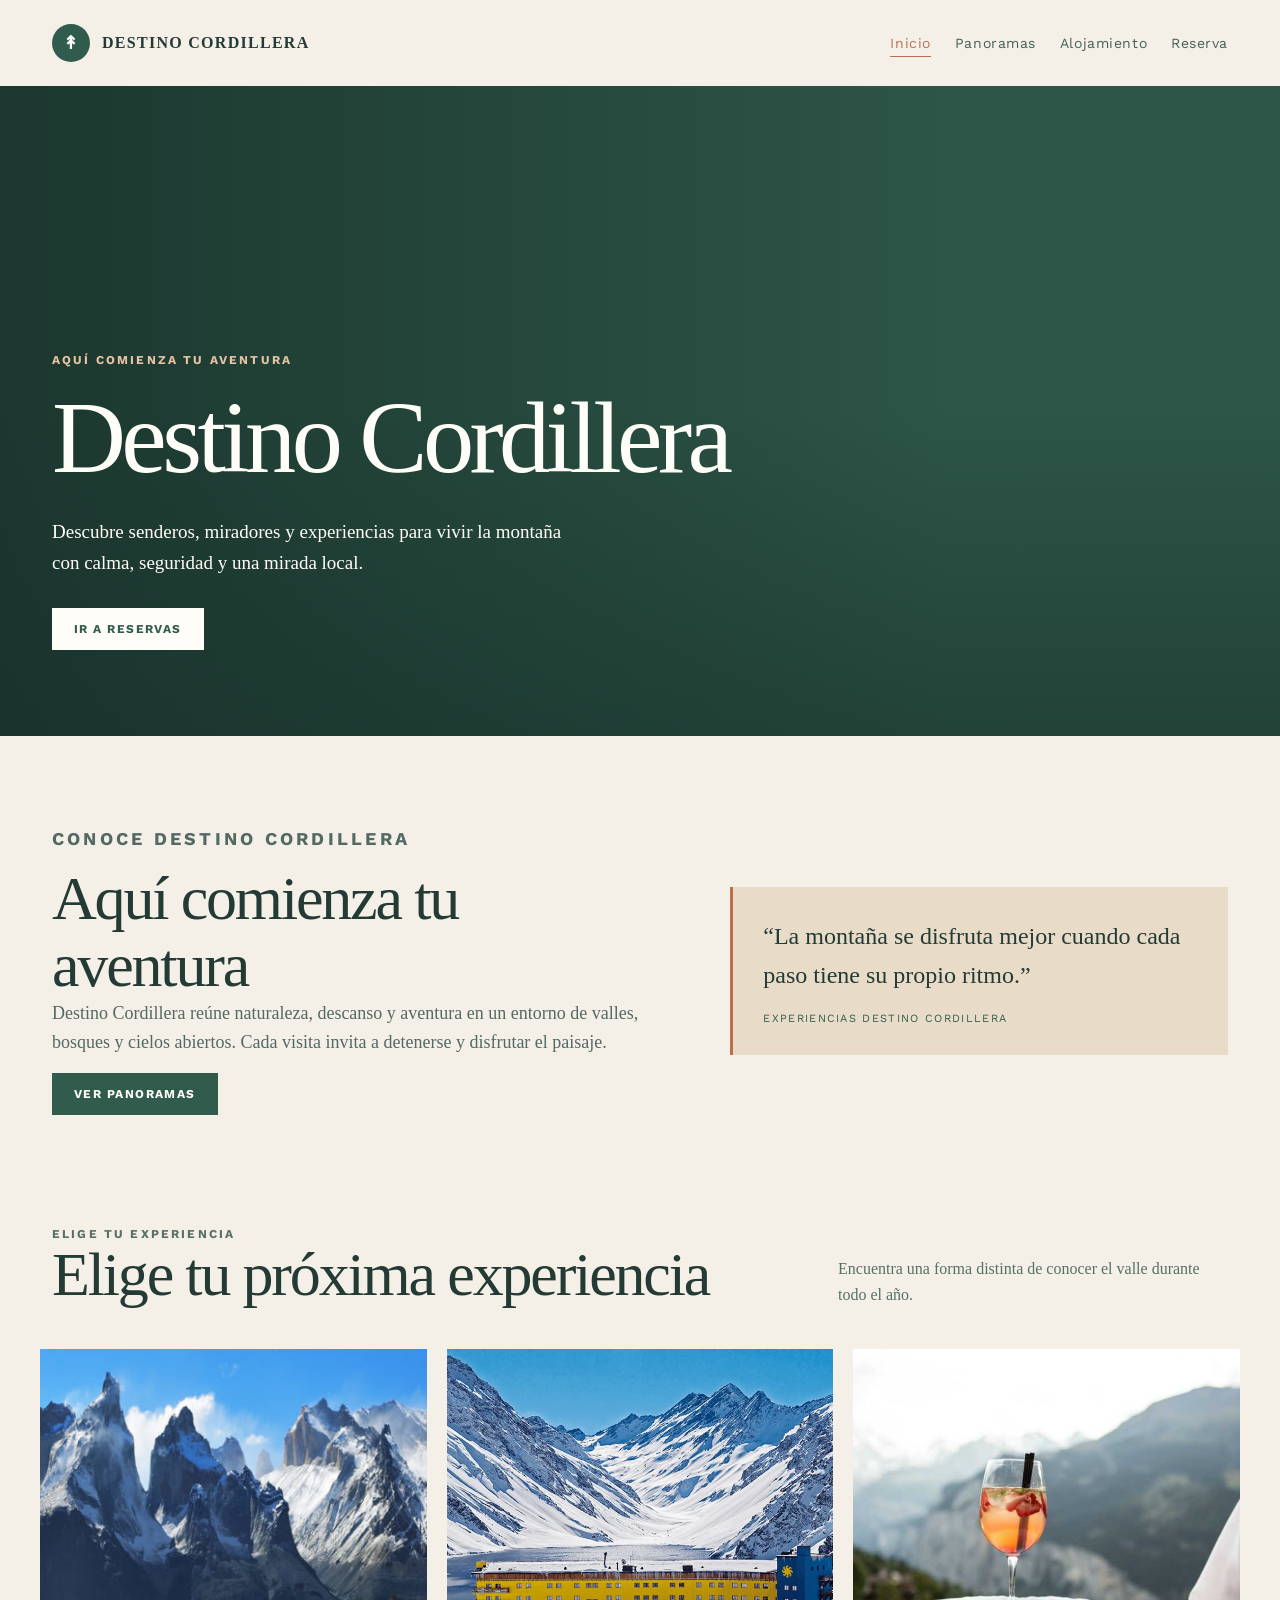
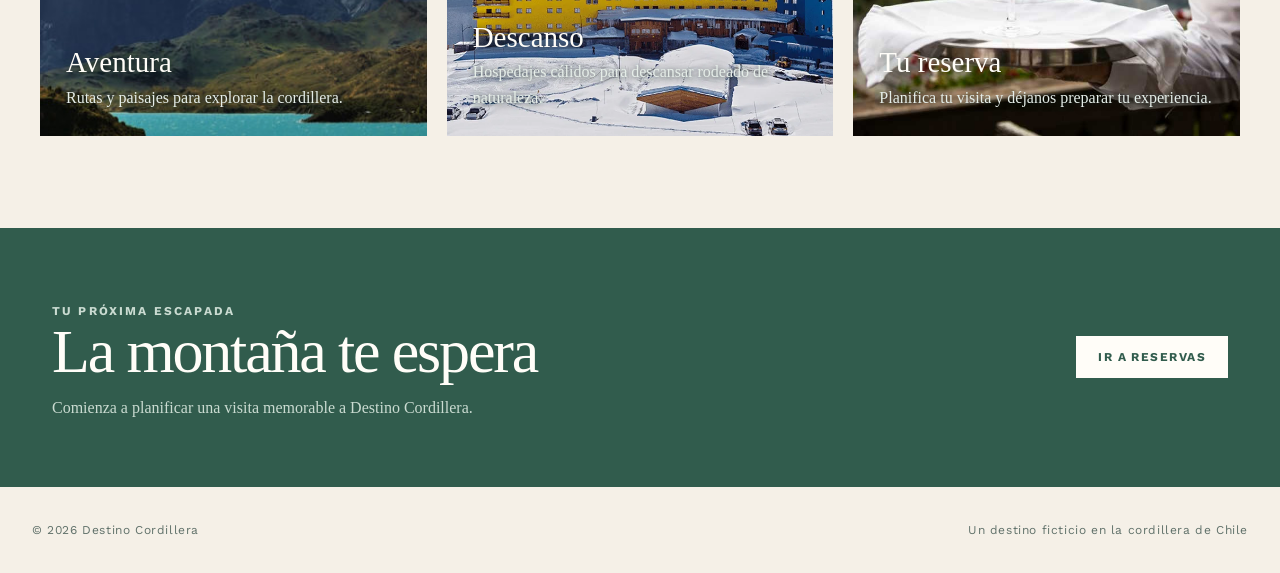
==== commit 1acc9eff: "Invencion de contexto" ====
--- a/index.html
+++ b/index.html
@@ -3,7 +3,7 @@
   <head>
     <meta charset="UTF-8" />
     <meta name="viewport" content="width=device-width, initial-scale=1.0" />
-    <title>Destino Cordillera | Lorem ipsum</title>
+    <title>Destino Cordillera | Aventura en los Andes</title>
     <link
       href="https://cdn.jsdelivr.net/npm/bootstrap@5.3.3/dist/css/bootstrap.min.css"
       rel="stylesheet"
@@ -33,12 +33,10 @@
           <p class="eyebrow">Aquí comienza tu aventura</p>
           <h1>Destino Cordillera</h1>
           <p class="hero-text">
-            Lorem ipsum dolor sit amet, consectetur adipiscing elit. Integer
-            vitae justo sed arcu posuere facilisis.
+            Descubre senderos, miradores y experiencias para vivir la montaña
+            con calma, seguridad y una mirada local.
           </p>
-          <a class="button button-light" href="pagina3.html">
-            Ir a reservas
-          </a>
+          <a class="button button-light" href="pagina3.html"> Ir a reservas </a>
         </div>
       </section>
       <section class="section intro-grid">
@@ -46,59 +44,75 @@
           <p class="eyebrow">Conoce Destino Cordillera</p>
           <h2>Aquí comienza tu aventura</h2>
           <p>
-            Lorem ipsum dolor sit amet, consectetur adipiscing elit. Morbi
-            faucibus, sem at consequat facilisis, justo erat varius nunc.
+            Destino Cordillera reúne naturaleza, descanso y aventura en un
+            entorno de valles, bosques y cielos abiertos. Cada visita invita a
+            detenerse y disfrutar el paisaje.
           </p>
           <a class="button" href="pagina1.html">Ver panoramas</a>
         </div>
         <div class="quote">
-          “Lorem ipsum dolor sit amet, consectetur adipiscing elit.”
-          <small>Lorem ipsum dolor sit amet</small>
+          “La montaña se disfruta mejor cuando cada paso tiene su propio ritmo.”
+          <small>Experiencias Destino Cordillera</small>
         </div>
       </section>
       <section class="section" style="padding-top: 20px">
         <div class="section-heading">
           <div>
             <p class="eyebrow">Elige tu experiencia</p>
-            <h2>Lorem ipsum dolor sit amet</h2>
+            <h2>Elige tu próxima experiencia</h2>
           </div>
-          <p>Lorem ipsum dolor sit amet, consectetur adipiscing elit.</p>
+          <p>
+            Encuentra una forma distinta de conocer el valle durante todo el
+            año.
+          </p>
         </div>
         <div class="feature-grid row g-4">
           <a class="feature-card col-md-4" href="pagina1.html">
-            <img class="feature-image" src="img/inAven.jpg" alt="Lorem ipsum" />
+            <img
+              class="feature-image"
+              src="img/inAven.jpg"
+              alt="Sendero cordillerano"
+            />
             <h3>Aventura</h3>
-            <p>Lorem ipsum dolor sit amet, consectetur adipiscing elit.</p>
+            <p>Rutas y paisajes para explorar la cordillera.</p>
           </a>
           <a class="feature-card col-md-4" href="pagina2.html">
-            <img class="feature-image" src="img/inDes.webp" alt="Lorem ipsum" />
+            <img
+              class="feature-image"
+              src="img/inDes.webp"
+              alt="Refugio de montaña"
+            />
             <h3>Descanso</h3>
-            <p>Lorem ipsum dolor sit amet, consectetur adipiscing elit.</p>
+            <p>Hospedajes cálidos para descansar rodeado de naturaleza.</p>
           </a>
           <a class="feature-card col-md-4" href="pagina3.html">
-            <img class="feature-image" src="img/inReserv.jpg" alt="Lorem ipsum" />
+            <img
+              class="feature-image"
+              src="img/inReserv.jpg"
+              alt="Paisaje de la cordillera"
+            />
             <h3>Tu reserva</h3>
-            <p>Lorem ipsum dolor sit amet, consectetur adipiscing elit.</p>
+            <p>Planifica tu visita y déjanos preparar tu experiencia.</p>
           </a>
         </div>
       </section>
       <section class="band">
         <div class="section">
           <div>
-            <p class="eyebrow">Lorem ipsum dolor sit amet</p>
-            <h2>Lorem ipsum dolor sit amet</h2>
-            <p>Lorem ipsum dolor sit amet, consectetur adipiscing elit.</p>
+            <p class="eyebrow">Tu próxima escapada</p>
+            <h2>La montaña te espera</h2>
+            <p>
+              Comienza a planificar una visita memorable a Destino Cordillera.
+            </p>
           </div>
-          <a class="button button-light" href="pagina3.html">
-            Ir a reservas
-          </a>
+          <a class="button button-light" href="pagina3.html"> Ir a reservas </a>
         </div>
       </section>
     </main>
     <footer class="footer">
       <div class="footer-inner">
         <span>© 2026 Destino Cordillera</span>
-        <span>Lorem ipsum dolor sit amet</span>
+        <span>Un destino ficticio en la cordillera de Chile</span>
       </div>
     </footer>
   </body>
--- a/css/styles.css
+++ b/css/styles.css
@@ -1,3 +1,5 @@
+@import url("https://fonts.googleapis.com/css2?family=Work+Sans:wght@400;500;700&display=swap");
+
 :root {
   --ink: #243a35;
   --forest: #315c4d;
@@ -7,12 +9,15 @@
   --white: #fffdf8;
   --shadow: 0 20px 50px rgba(43, 65, 58, 0.12);
 }
+
 * {
   box-sizing: border-box;
 }
+
 html {
   scroll-behavior: smooth;
 }
+
 body {
   margin: 0;
   color: var(--ink);
@@ -20,10 +25,12 @@
   font-family: Georgia, "Times New Roman", serif;
   line-height: 1.6;
 }
+
 a {
   color: inherit;
   text-decoration: none !important;
 }
+
 .site-header {
   position: relative;
   z-index: 5;
@@ -35,6 +42,7 @@
   margin: 0 auto;
   padding: 24px 32px;
 }
+
 .brand {
   display: flex;
   align-items: center;
@@ -43,6 +51,7 @@
   letter-spacing: 0.08em;
   text-transform: uppercase;
 }
+
 .brand-mark {
   display: grid;
   place-items: center;
@@ -53,6 +62,7 @@
   border-radius: 50%;
   font-size: 18px;
 }
+
 .nav {
   display: flex;
   flex-wrap: wrap;
@@ -60,19 +70,22 @@
   gap: 24px;
   color: #466057;
   font:
-    14px Arial,
+    14px "Work Sans",
     sans-serif;
   letter-spacing: 0.04em;
 }
+
 .nav a {
   padding: 5px 0;
   border-bottom: 1px solid transparent;
 }
+
 .nav a:hover,
 .nav a[aria-current="page"] {
   color: var(--clay);
   border-color: var(--clay);
 }
+
 .hero {
   position: relative;
   min-height: 650px;
@@ -80,6 +93,7 @@
   color: var(--white);
   background: var(--forest);
 }
+
 .hero-video {
   position: absolute;
   inset: 0;
@@ -88,6 +102,7 @@
   object-fit: cover;
   opacity: 0.65;
 }
+
 .hero:after {
   content: "";
   position: absolute;
@@ -96,6 +111,7 @@
     linear-gradient(90deg, rgba(24, 49, 42, 0.86), rgba(24, 49, 42, 0.16) 74%),
     linear-gradient(0deg, rgba(24, 49, 42, 0.52), transparent 50%);
 }
+
 .hero-content {
   position: relative;
   z-index: 1;
@@ -107,18 +123,21 @@
   margin: 0 auto;
   padding: 70px 32px 86px;
 }
+
 .eyebrow {
   margin: 0 0 16px;
   color: var(--clay);
   font:
-    700 12px Arial,
+    700 12px "Work Sans",
     sans-serif;
   letter-spacing: 0.18em;
   text-transform: uppercase;
 }
+
 .hero .eyebrow {
   color: #e8c4a4;
 }
+
 h1,
 h2,
 h3 {
@@ -126,23 +145,28 @@
   line-height: 1.08;
   font-weight: normal;
 }
+
 h1 {
   max-width: 740px;
   font-size: clamp(52px, 8vw, 104px);
   letter-spacing: -0.045em;
 }
+
 h2 {
   font-size: clamp(36px, 5vw, 62px);
   letter-spacing: -0.035em;
 }
+
 h3 {
   font-size: 25px;
 }
+
 .hero-text {
   max-width: 520px;
   margin: 24px 0 30px;
   font-size: 19px;
 }
+
 .button {
   display: inline-flex;
   align-items: center;
@@ -153,7 +177,7 @@
   background: var(--forest);
   color: var(--white);
   font:
-    700 12px Arial,
+    700 12px "Work Sans",
     sans-serif;
   letter-spacing: 0.12em;
   text-transform: uppercase;
@@ -161,21 +185,25 @@
     transform 0.2s,
     background 0.2s;
 }
+
 .button:hover {
   transform: translateY(-2px);
   background: var(--clay);
   border-color: var(--clay);
 }
+
 .button-light {
   background: var(--white);
   color: var(--forest);
   border-color: var(--white);
 }
+
 .section {
   max-width: 1240px;
   margin: 0 auto;
   padding: 92px 32px;
 }
+
 .section-heading {
   display: flex;
   align-items: end;
@@ -183,43 +211,50 @@
   gap: 30px;
   margin-bottom: 42px;
 }
+
 .section-heading p {
   max-width: 390px;
   margin: 0;
   color: #567066;
 }
+
 .intro-grid {
   display: grid;
   grid-template-columns: 1.1fr 0.9fr;
   gap: 70px;
   align-items: center;
 }
+
 .intro-copy p {
   max-width: 590px;
   color: #536963;
   font-size: 18px;
 }
+
 .quote {
   padding: 30px;
   border-left: 3px solid var(--clay);
   background: var(--sand);
   font-size: 24px;
 }
+
 .quote small {
   display: block;
   margin-top: 18px;
   color: var(--forest);
   font:
-    11px Arial,
+    11px "Work Sans",
     sans-serif;
   letter-spacing: 0.12em;
   text-transform: uppercase;
 }
+
 .feature-grid {
   display: grid;
   grid-template-columns: repeat(3, 1fr);
   gap: 20px;
 }
+
 .feature-card {
   width: 100%;
   min-height: 0;
@@ -250,15 +285,18 @@
   inset: 0;
   background: linear-gradient(0deg, rgba(25, 48, 41, 0.85), transparent 65%);
 }
+
 .feature-card > * {
   position: relative;
 }
+
 .feature-card h3 {
   max-width: 100%;
   margin-bottom: 6px;
   font-size: 29px;
   text-shadow: 0 2px 8px rgba(18, 38, 32, 0.7);
 }
+
 .feature-card p {
   max-width: 100%;
   margin: 0;
@@ -269,6 +307,7 @@
   background: var(--forest);
   color: var(--white);
 }
+
 .band .section {
   display: flex;
   align-items: center;
@@ -277,11 +316,13 @@
   padding-top: 66px;
   padding-bottom: 66px;
 }
+
 .band p {
   max-width: 510px;
   margin: 10px 0 0;
   color: #cadbd1;
 }
+
 .page-hero {
   position: relative;
   overflow: hidden;
@@ -302,12 +343,19 @@
   position: relative;
   z-index: 1;
 }
+
+.page-hero-inner {
+  max-width: 1240px;
+  margin: 0 auto;
+}
+
 .page-hero h1 {
   max-width: 780px;
   margin: 0;
   color: var(--white);
   font-size: clamp(50px, 7vw, 90px);
 }
+
 .page-hero p {
   max-width: 590px;
   margin: 22px 0 0;
@@ -328,27 +376,98 @@
   background: var(--white);
   box-shadow: var(--shadow);
 }
-.panorama-image {
+
+.two-col {
+  display: grid;
+  grid-template-columns: 0.8fr 1.2fr;
+  gap: 70px;
+  align-items: start;
+}
+
+.contact-page > * + * {
+  margin-top: 56px;
+}
+
+.contact-list {
+  margin: 28px 0 0;
+  padding: 0;
+  list-style: none;
+}
+
+.contact-list li {
+  padding: 14px 0;
+  border-bottom: 1px solid var(--line);
+}
+
+.contact-list strong {
+  display: block;
+  margin-bottom: 3px;
+  color: var(--clay);
+  font:
+    700 11px "Work Sans",
+    sans-serif;
+  letter-spacing: 0.1em;
+  text-transform: uppercase;
+}
+
+.form {
+  display: grid;
+  grid-template-columns: 1fr 1fr;
+  gap: 18px;
+  padding: 30px;
+  background: var(--white);
+  box-shadow: var(--shadow);
+}
+
+.field {
+  display: flex;
+  flex-direction: column;
+  gap: 7px;
+}
+
+.field-full {
+  grid-column: 1/-1;
+}
+
+label {
+  color: var(--forest);
+  font:
+    700 12px "Work Sans",
+    sans-serif;
+  letter-spacing: 0.08em;
+  text-transform: uppercase;
+}
+
+input,
+select,
+textarea {
   width: 100%;
-  height: 210px;
-  object-fit: cover;
-}
-.panorama-card .card-body {
-  min-height: 190px;
-}
-.panorama-card .card-title {
-  color: var(--forest);
-  font-family: Georgia, "Times New Roman", serif;
-}
+  padding: 12px 14px;
+  border: 1px solid rgba(36, 58, 53, 0.18);
+  border-radius: 2px;
+  color: var(--ink);
+  background: var(--cream);
+  font:
+    16px/1.4 Georgia,
+    "Times New Roman",
+    serif;
+}
+
+textarea {
+  min-height: 135px;
+  resize: vertical;
+}
+
 .footer {
   padding: 36px 32px;
   border-top: 1px solid var(--line);
   color: #60716a;
   font:
-    12px Arial,
+    12px "Work Sans",
     sans-serif;
   letter-spacing: 0.05em;
 }
+
 .footer-inner {
   max-width: 1240px;
   margin: 0 auto;
@@ -356,40 +475,187 @@
   justify-content: space-between;
   gap: 20px;
 }
+
+/* Página 3, Reserva y Contacto */
+address {
+  font-style: normal;
+}
+
+.contact-figure {
+  margin: 0;
+}
+
+.contact-photo {
+  display: block;
+  width: 100%;
+  height: 300px;
+  object-fit: cover;
+}
+
+.contact-figure figcaption {
+  margin-top: 9px;
+  color: #60716a;
+  font:
+    12px/1.5 "Work Sans",
+    sans-serif;
+}
+
+.contact-list a {
+  border-bottom: 1px solid var(--line);
+}
+
+.contact-list a:hover {
+  color: var(--clay);
+  border-color: var(--clay);
+}
+
+.form fieldset {
+  grid-column: 1/-1;
+  min-width: 0;
+  margin: 0;
+  padding: 0;
+  border: 0;
+}
+
+.form legend {
+  margin: 0 0 16px;
+  padding: 0;
+  color: var(--clay);
+  font:
+    700 12px "Work Sans",
+    sans-serif;
+  letter-spacing: 0.18em;
+  text-transform: uppercase;
+}
+
+.form-grid {
+  display: grid;
+  grid-template-columns: 1fr 1fr;
+  gap: 18px;
+}
+
+.consent label {
+  display: flex;
+  align-items: flex-start;
+  gap: 10px;
+  color: #60716a;
+  font:
+    400 13px/1.55 "Work Sans",
+    sans-serif;
+  letter-spacing: normal;
+  text-transform: none;
+  cursor: pointer;
+}
+
+.consent input[type="checkbox"] {
+  width: auto;
+  flex-shrink: 0;
+  margin-top: 3px;
+  accent-color: var(--forest);
+}
+
+.form-note {
+  margin: 12px 0 0;
+  color: #60716a;
+  font:
+    12px/1.5 "Work Sans",
+    sans-serif;
+}
+
+input:focus-visible,
+select:focus-visible,
+textarea:focus-visible,
+button:focus-visible,
+a:focus-visible {
+  outline: 2px solid var(--clay);
+  outline-offset: 2px;
+}
+
+@media (max-width: 760px) {
+  .form-grid {
+    grid-template-columns: 1fr;
+  }
+}
+
+.map-embed {
+  margin: 32px 0 0;
+}
+
+.map-embed iframe {
+  display: block;
+  width: 100%;
+  height: 420px;
+  border: 0;
+}
+
+.map-caption {
+  margin: 12px 0 0;
+  text-align: center;
+  font:
+    13px/1.5 "Work Sans",
+    sans-serif;
+  color: #60716a;
+}
+
+.map-caption a {
+  border-bottom: 1px solid var(--line);
+}
+
+.map-caption a:hover {
+  color: var(--clay);
+  border-color: var(--clay);
+}
+
 @media (max-width: 760px) {
   .site-header {
     align-items: flex-start;
     flex-direction: column;
     padding: 20px;
   }
+
   .nav {
     justify-content: flex-start;
     gap: 15px;
     font-size: 12px;
   }
+
   .hero,
   .hero-content {
     min-height: 600px;
   }
+
   .hero-content,
   .section,
   .page-hero {
     padding-left: 20px;
     padding-right: 20px;
   }
-  .intro-grid {
+
+  .intro-grid,
+  .two-col {
     grid-template-columns: 1fr;
     gap: 35px;
   }
+
   .feature-grid {
     grid-template-columns: 1fr;
   }
+
   .section-heading,
   .band .section,
   .footer-inner {
     align-items: flex-start;
     flex-direction: column;
   }
+
+  .form {
+    grid-template-columns: 1fr;
+    padding: 22px;
+  }
+
+  .field-full {
+    grid-column: auto;
+  }
 }
 .btn-primary {
   --bs-btn-bg: #315c4d;
